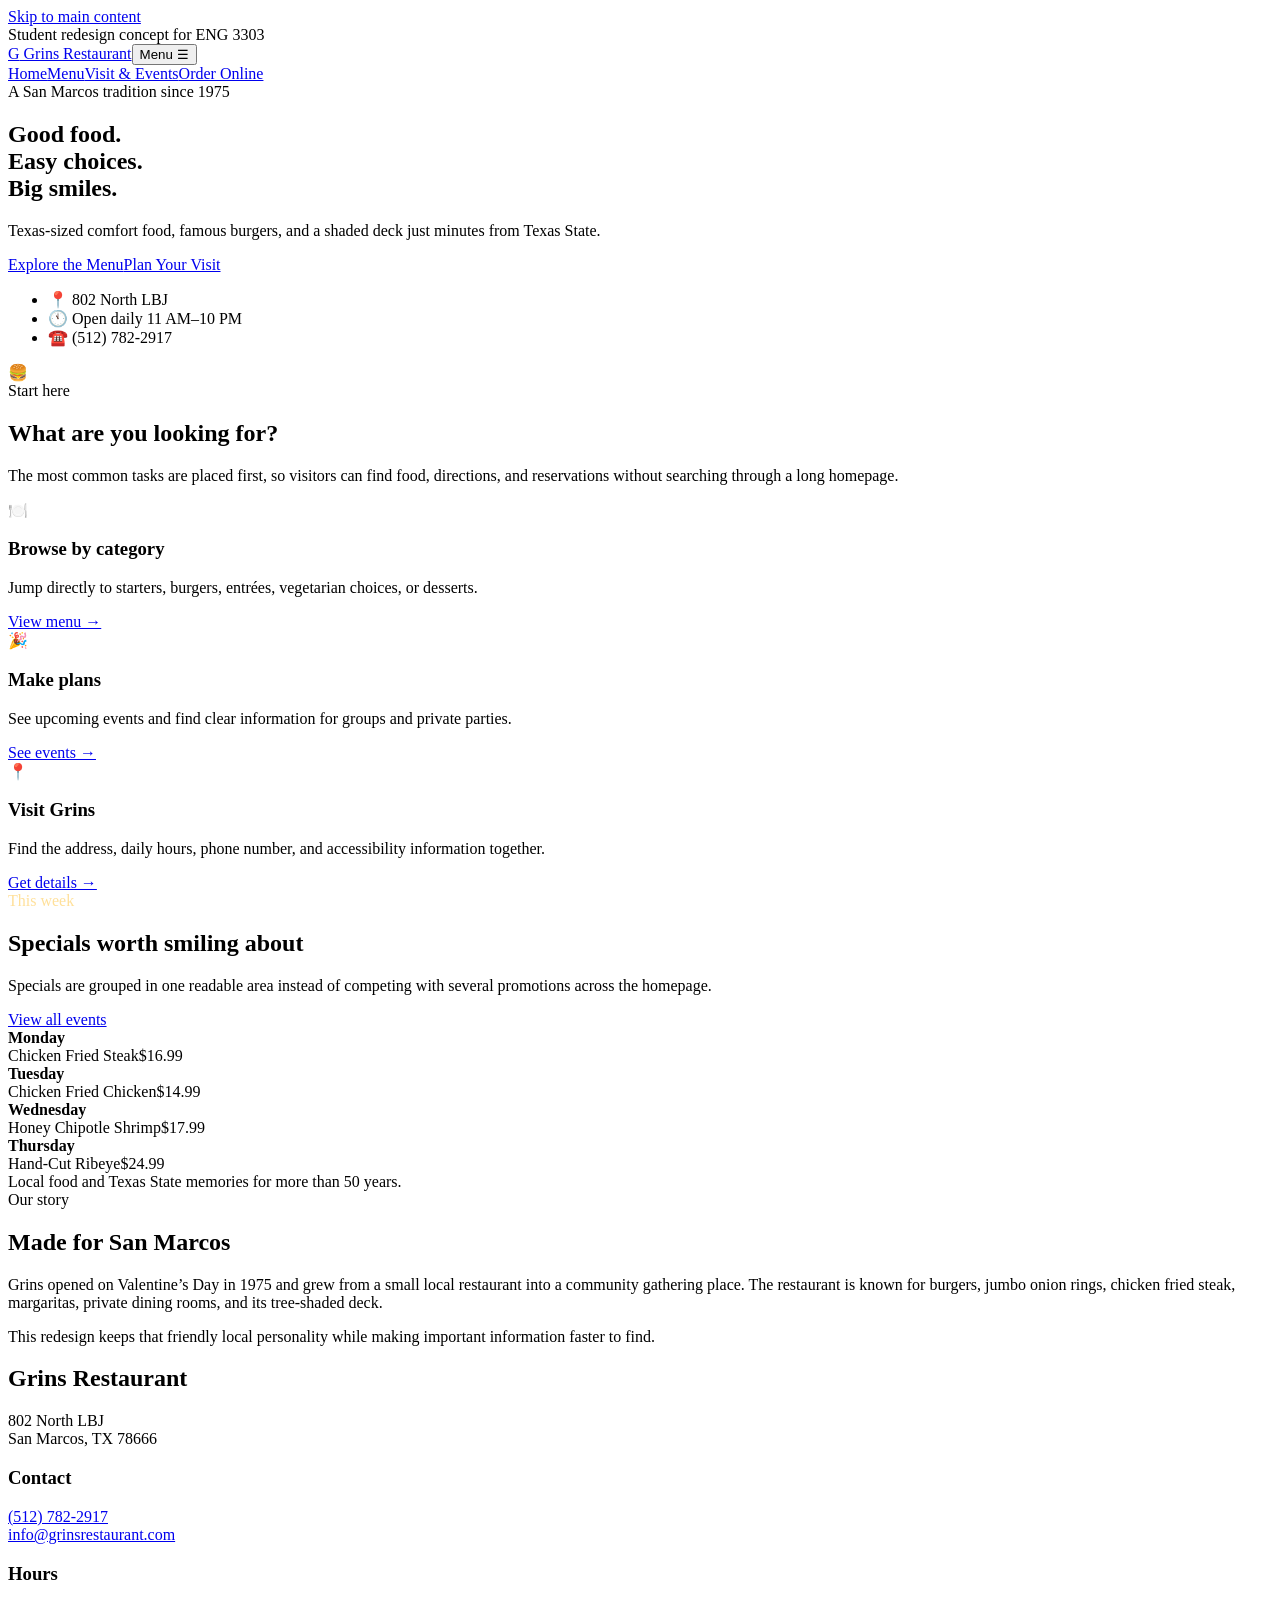
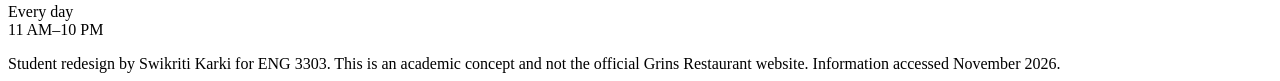
==== index.html @ d2931b28 "Add index.html" ====
<!doctype html><html lang="en"><head><meta charset="utf-8"><meta name="viewport" content="width=device-width,initial-scale=1"><meta name="description" content="Student redesign concept for Grins Restaurant in San Marcos, Texas."><title>Grins Restaurant | Student Redesign</title><link rel="stylesheet" href="styles.css"></head><body>
<a class="skip" href="#main">Skip to main content</a><div class="top-note">Student redesign concept for ENG 3303</div>
<header class="site-header"><nav class="nav" aria-label="Main navigation"><a class="brand" href="index.html"><span class="brand-mark" aria-hidden="true">G</span> Grins Restaurant</a><button class="menu-toggle" aria-expanded="false" aria-controls="navlinks">Menu ☰</button><div class="nav-links" id="navlinks"><a href="index.html" aria-current="page">Home</a><a href="menu.html">Menu</a><a href="visit.html">Visit & Events</a><a class="btn" href="https://www.grinsrestaurant.com/" target="_blank" rel="noopener">Order Online</a></div></nav></header>
<main id="main"><section class="hero"><div class="hero-inner"><div><span class="eyebrow">A San Marcos tradition since 1975</span><h1>Good food.<br>Easy choices.<br>Big smiles.</h1><p>Texas-sized comfort food, famous burgers, and a shaded deck just minutes from Texas State.</p><div class="hero-actions"><a class="btn alt" href="menu.html">Explore the Menu</a><a class="btn ghost" href="visit.html">Plan Your Visit</a></div><ul class="quick-info"><li>📍 802 North LBJ</li><li>🕚 Open daily 11 AM–10 PM</li><li>☎️ (512) 782-2917</li></ul></div><div class="food-art" role="img" aria-label="Colorful illustration of a burger served on a plate"><div class="plate"><span class="burger" aria-hidden="true">🍔</span></div></div></div></section>
<section class="section"><span class="eyebrow">Start here</span><h2>What are you looking for?</h2><p class="section-intro">The most common tasks are placed first, so visitors can find food, directions, and reservations without searching through a long homepage.</p><div class="cards"><article class="card"><div class="icon" aria-hidden="true">🍽️</div><h3>Browse by category</h3><p>Jump directly to starters, burgers, entrées, vegetarian choices, or desserts.</p><a href="menu.html">View menu →</a></article><article class="card"><div class="icon" aria-hidden="true">🎉</div><h3>Make plans</h3><p>See upcoming events and find clear information for groups and private parties.</p><a href="visit.html#events">See events →</a></article><article class="card"><div class="icon" aria-hidden="true">📍</div><h3>Visit Grins</h3><p>Find the address, daily hours, phone number, and accessibility information together.</p><a href="visit.html">Get details →</a></article></div></section>
<section class="band"><div class="section"><div><span class="eyebrow" style="color:#ffe09a">This week</span><h2>Specials worth smiling about</h2><p>Specials are grouped in one readable area instead of competing with several promotions across the homepage.</p><a class="btn alt" href="visit.html#events">View all events</a></div><div class="special-list"><div class="special"><span><strong>Monday</strong><br>Chicken Fried Steak</span><span>$16.99</span></div><div class="special"><span><strong>Tuesday</strong><br>Chicken Fried Chicken</span><span>$14.99</span></div><div class="special"><span><strong>Wednesday</strong><br>Honey Chipotle Shrimp</span><span>$17.99</span></div><div class="special"><span><strong>Thursday</strong><br>Hand-Cut Ribeye</span><span>$24.99</span></div></div></div></section>
<section class="section history"><div class="history-art"><span>Local food and Texas State memories for more than 50 years.</span></div><div><span class="eyebrow">Our story</span><h2>Made for San Marcos</h2><p>Grins opened on Valentine’s Day in 1975 and grew from a small local restaurant into a community gathering place. The restaurant is known for burgers, jumbo onion rings, chicken fried steak, margaritas, private dining rooms, and its tree-shaded deck.</p><p>This redesign keeps that friendly local personality while making important information faster to find.</p></div></section></main>
<footer class="footer"><div class="footer-inner"><div><h2>Grins Restaurant</h2><p>802 North LBJ<br>San Marcos, TX 78666</p></div><div><h3>Contact</h3><p><a href="tel:+15127822917">(512) 782-2917</a><br><a href="mailto:info@grinsrestaurant.com">info@grinsrestaurant.com</a></p></div><div><h3>Hours</h3><p>Every day<br>11 AM–10 PM</p></div></div><div class="footer-note">Student redesign by Swikriti Karki for ENG 3303. This is an academic concept and not the official Grins Restaurant website. Information accessed November 2026.</div></footer><script src="script.js"></script></body></html>
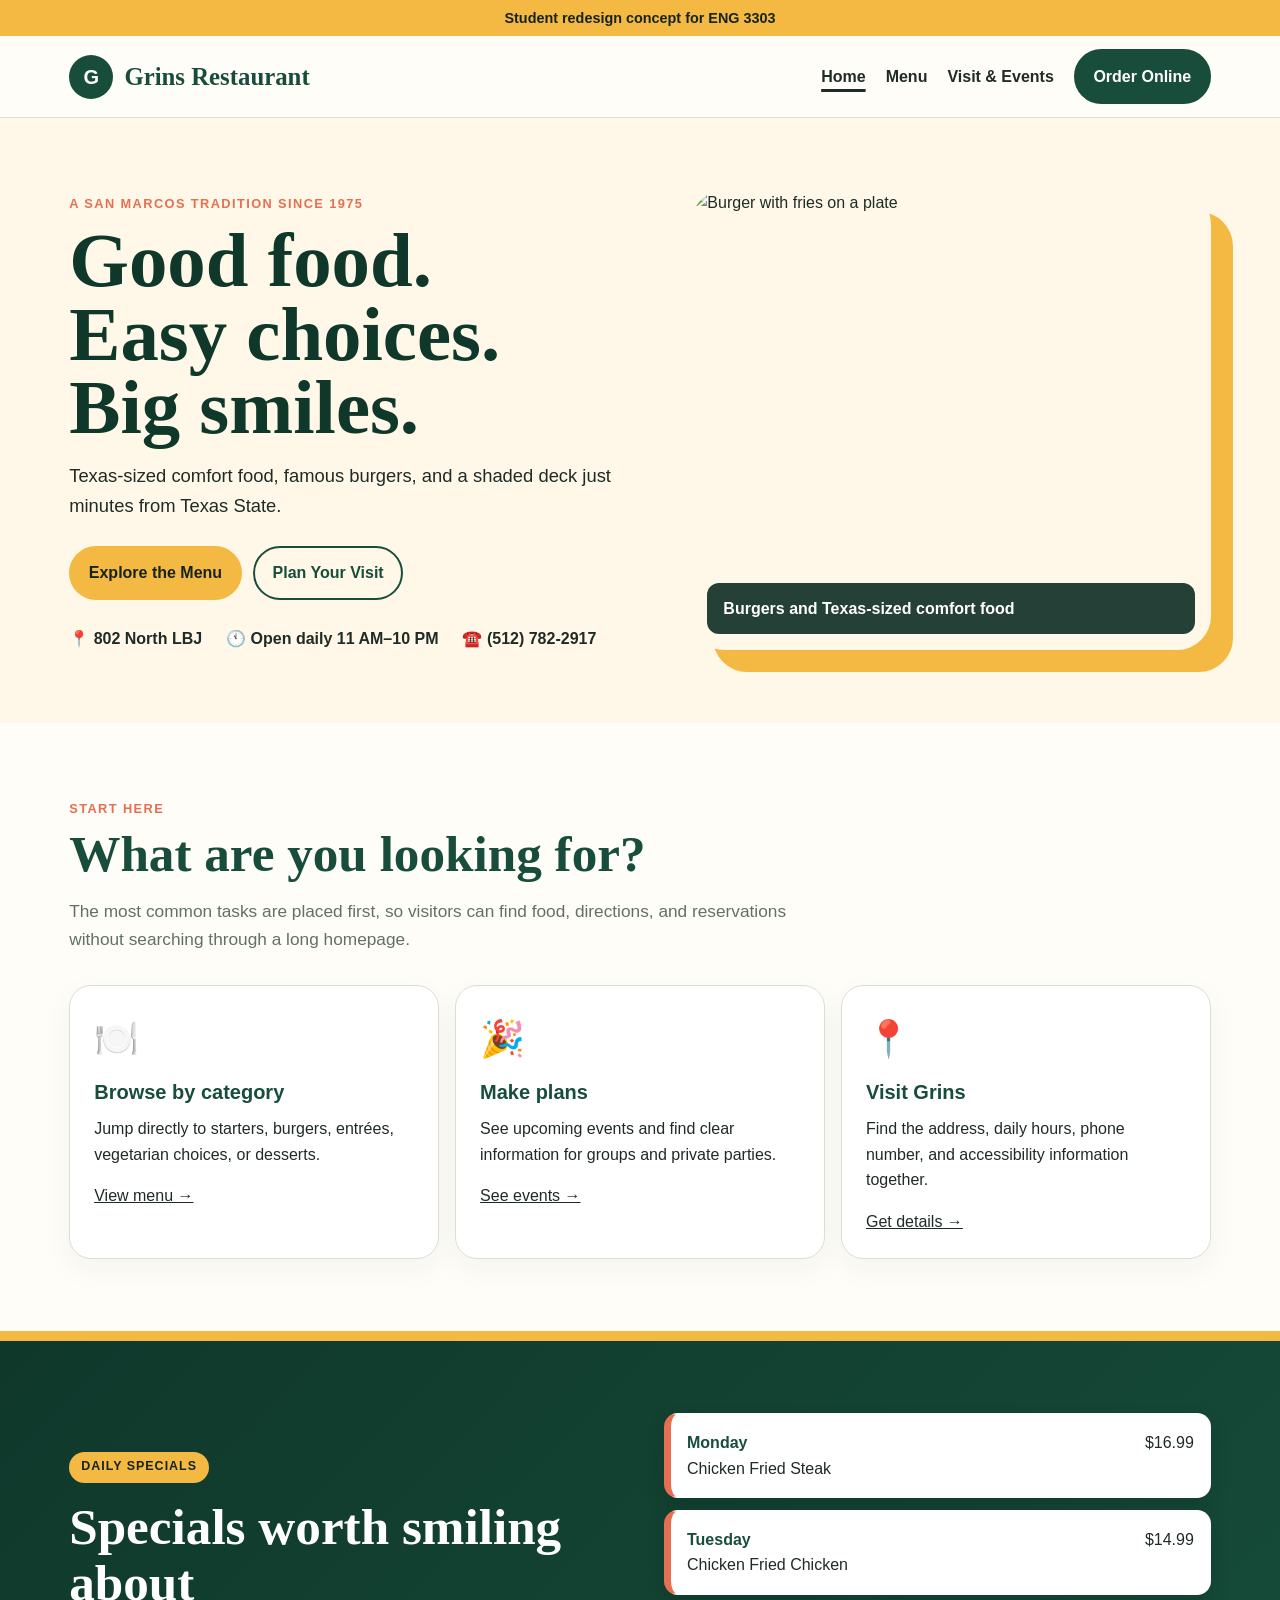
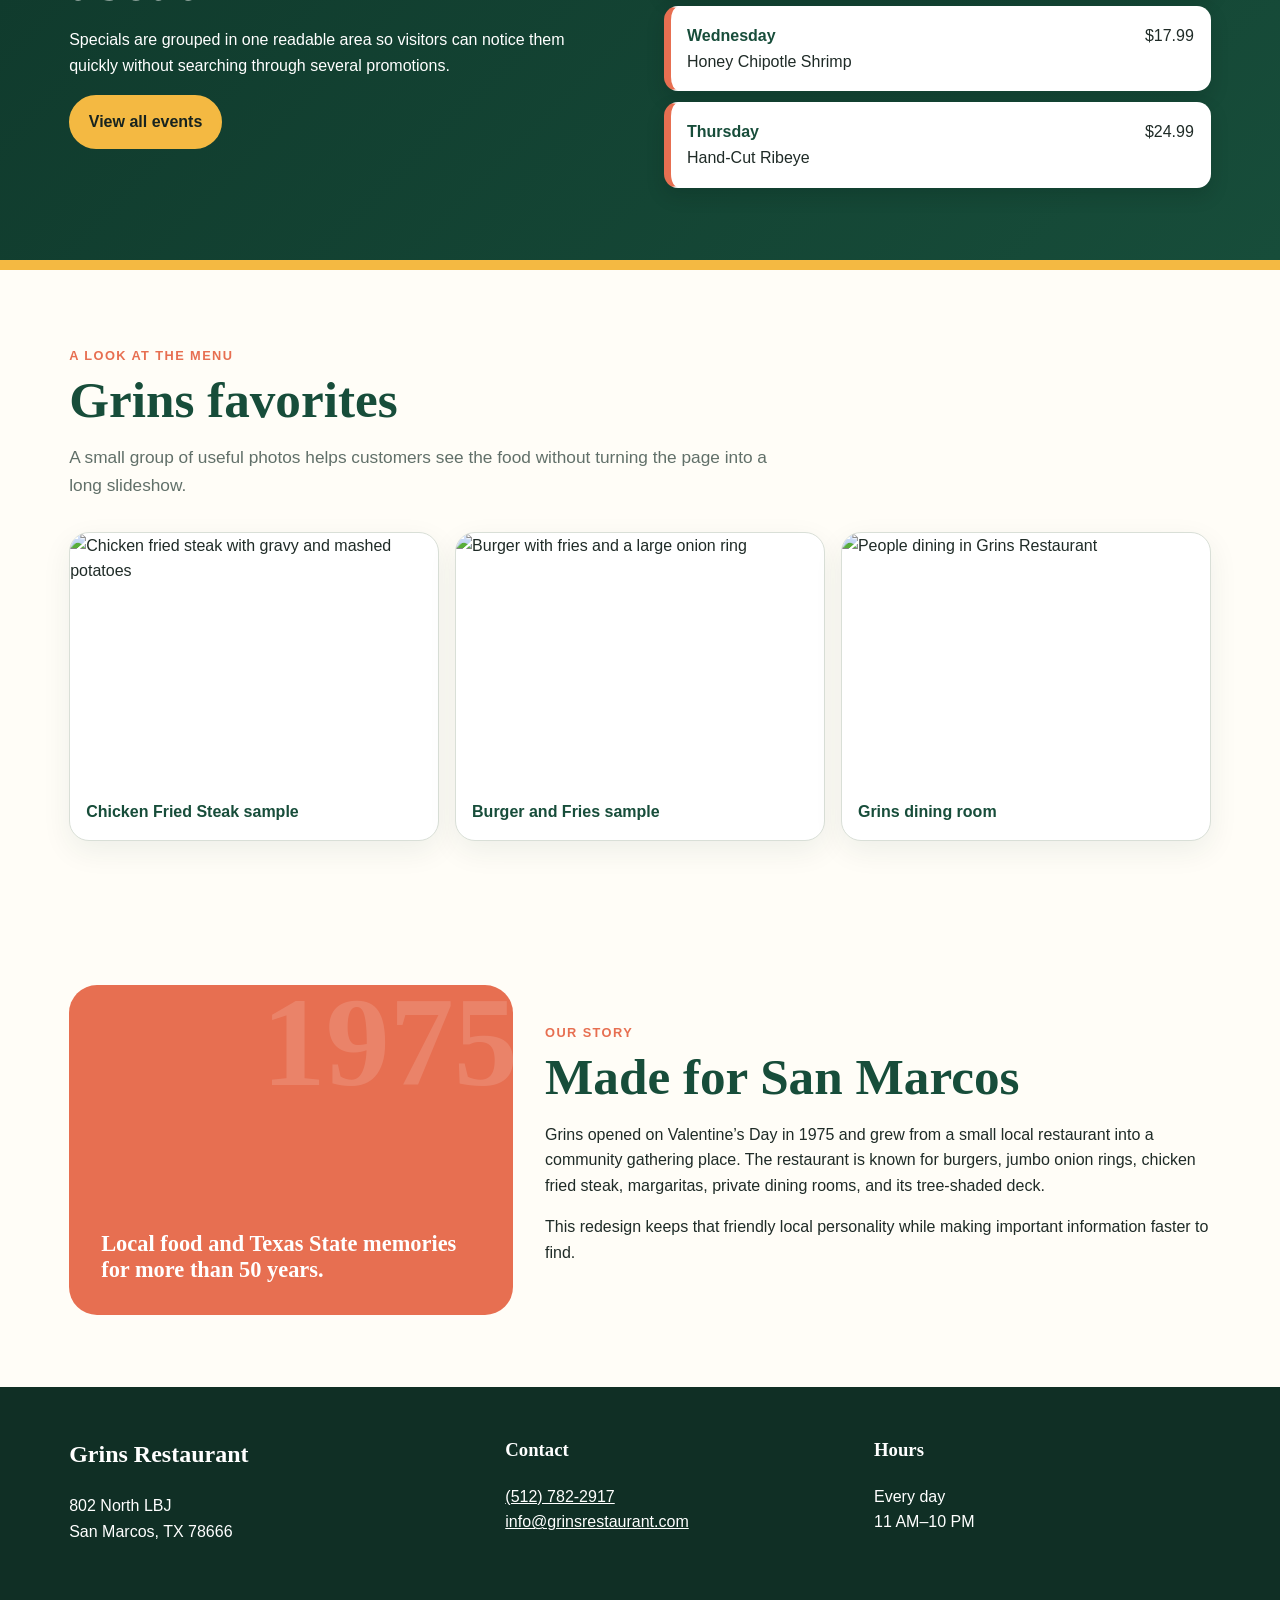
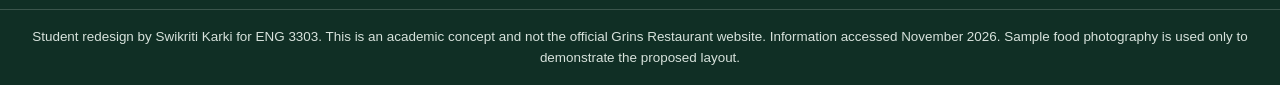
==== commit e58310b5: "Update final redesign after peer review" ====
--- a/index.html
+++ b/index.html
@@ -1,8 +1,9 @@
 <!doctype html><html lang="en"><head><meta charset="utf-8"><meta name="viewport" content="width=device-width,initial-scale=1"><meta name="description" content="Student redesign concept for Grins Restaurant in San Marcos, Texas."><title>Grins Restaurant | Student Redesign</title><link rel="stylesheet" href="styles.css"></head><body>
 <a class="skip" href="#main">Skip to main content</a><div class="top-note">Student redesign concept for ENG 3303</div>
 <header class="site-header"><nav class="nav" aria-label="Main navigation"><a class="brand" href="index.html"><span class="brand-mark" aria-hidden="true">G</span> Grins Restaurant</a><button class="menu-toggle" aria-expanded="false" aria-controls="navlinks">Menu ☰</button><div class="nav-links" id="navlinks"><a href="index.html" aria-current="page">Home</a><a href="menu.html">Menu</a><a href="visit.html">Visit & Events</a><a class="btn" href="https://www.grinsrestaurant.com/" target="_blank" rel="noopener">Order Online</a></div></nav></header>
-<main id="main"><section class="hero"><div class="hero-inner"><div><span class="eyebrow">A San Marcos tradition since 1975</span><h1>Good food.<br>Easy choices.<br>Big smiles.</h1><p>Texas-sized comfort food, famous burgers, and a shaded deck just minutes from Texas State.</p><div class="hero-actions"><a class="btn alt" href="menu.html">Explore the Menu</a><a class="btn ghost" href="visit.html">Plan Your Visit</a></div><ul class="quick-info"><li>📍 802 North LBJ</li><li>🕚 Open daily 11 AM–10 PM</li><li>☎️ (512) 782-2917</li></ul></div><div class="food-art" role="img" aria-label="Colorful illustration of a burger served on a plate"><div class="plate"><span class="burger" aria-hidden="true">🍔</span></div></div></div></section>
+<main id="main"><section class="hero"><div class="hero-inner"><div><span class="eyebrow">A San Marcos tradition since 1975</span><h1>Good food.<br>Easy choices.<br>Big smiles.</h1><p>Texas-sized comfort food, famous burgers, and a shaded deck just minutes from Texas State.</p><div class="hero-actions"><a class="btn alt" href="menu.html">Explore the Menu</a><a class="btn ghost" href="visit.html">Plan Your Visit</a></div><ul class="quick-info"><li>📍 802 North LBJ</li><li>🕚 Open daily 11 AM–10 PM</li><li>☎️ (512) 782-2917</li></ul></div><figure class="hero-photo"><img src="https://images.unsplash.com/photo-1550949875-181c4577566b?auto=format&fit=crop&q=82&w=1600" alt="Burger with fries on a plate" fetchpriority="high"><figcaption>Burgers and Texas-sized comfort food</figcaption></figure></div></section>
 <section class="section"><span class="eyebrow">Start here</span><h2>What are you looking for?</h2><p class="section-intro">The most common tasks are placed first, so visitors can find food, directions, and reservations without searching through a long homepage.</p><div class="cards"><article class="card"><div class="icon" aria-hidden="true">🍽️</div><h3>Browse by category</h3><p>Jump directly to starters, burgers, entrées, vegetarian choices, or desserts.</p><a href="menu.html">View menu →</a></article><article class="card"><div class="icon" aria-hidden="true">🎉</div><h3>Make plans</h3><p>See upcoming events and find clear information for groups and private parties.</p><a href="visit.html#events">See events →</a></article><article class="card"><div class="icon" aria-hidden="true">📍</div><h3>Visit Grins</h3><p>Find the address, daily hours, phone number, and accessibility information together.</p><a href="visit.html">Get details →</a></article></div></section>
-<section class="band"><div class="section"><div><span class="eyebrow" style="color:#ffe09a">This week</span><h2>Specials worth smiling about</h2><p>Specials are grouped in one readable area instead of competing with several promotions across the homepage.</p><a class="btn alt" href="visit.html#events">View all events</a></div><div class="special-list"><div class="special"><span><strong>Monday</strong><br>Chicken Fried Steak</span><span>$16.99</span></div><div class="special"><span><strong>Tuesday</strong><br>Chicken Fried Chicken</span><span>$14.99</span></div><div class="special"><span><strong>Wednesday</strong><br>Honey Chipotle Shrimp</span><span>$17.99</span></div><div class="special"><span><strong>Thursday</strong><br>Hand-Cut Ribeye</span><span>$24.99</span></div></div></div></section>
+<section class="band specials-band"><div class="section"><div><span class="specials-badge">Daily specials</span><h2>Specials worth smiling about</h2><p>Specials are grouped in one readable area so visitors can notice them quickly without searching through several promotions.</p><a class="btn alt" href="visit.html#events">View all events</a></div><div class="special-list"><div class="special"><span><strong>Monday</strong><br>Chicken Fried Steak</span><span>$16.99</span></div><div class="special"><span><strong>Tuesday</strong><br>Chicken Fried Chicken</span><span>$14.99</span></div><div class="special"><span><strong>Wednesday</strong><br>Honey Chipotle Shrimp</span><span>$17.99</span></div><div class="special"><span><strong>Thursday</strong><br>Hand-Cut Ribeye</span><span>$24.99</span></div></div></div></section>
+<section class="section food-gallery"><span class="eyebrow">A look at the menu</span><h2>Grins favorites</h2><p class="section-intro">A small group of useful photos helps customers see the food without turning the page into a long slideshow.</p><div class="photo-grid"><figure><img src="https://static.spotapps.co/spots/8b/108c0e6e6f499699d4ed6dbb60632a/full" alt="Chicken fried steak with gravy and mashed potatoes" loading="lazy"><figcaption>Chicken Fried Steak sample</figcaption></figure><figure><img src="https://images.unsplash.com/photo-1550949875-181c4577566b?auto=format&fit=crop&q=82&w=1600" alt="Burger with fries and a large onion ring" loading="lazy"><figcaption>Burger and Fries sample</figcaption></figure><figure><img src="https://cdn.spotapps.co/spothopper/image/fetch/f_auto,q_auto:best,c_fit,h_1200/http://static.spotapps.co/spots/21/29918db5cc4d9796defecc1ff7d81a/:original" alt="People dining in Grins Restaurant" loading="lazy"><figcaption>Grins dining room</figcaption></figure></div></section>
 <section class="section history"><div class="history-art"><span>Local food and Texas State memories for more than 50 years.</span></div><div><span class="eyebrow">Our story</span><h2>Made for San Marcos</h2><p>Grins opened on Valentine’s Day in 1975 and grew from a small local restaurant into a community gathering place. The restaurant is known for burgers, jumbo onion rings, chicken fried steak, margaritas, private dining rooms, and its tree-shaded deck.</p><p>This redesign keeps that friendly local personality while making important information faster to find.</p></div></section></main>
-<footer class="footer"><div class="footer-inner"><div><h2>Grins Restaurant</h2><p>802 North LBJ<br>San Marcos, TX 78666</p></div><div><h3>Contact</h3><p><a href="tel:+15127822917">(512) 782-2917</a><br><a href="mailto:info@grinsrestaurant.com">info@grinsrestaurant.com</a></p></div><div><h3>Hours</h3><p>Every day<br>11 AM–10 PM</p></div></div><div class="footer-note">Student redesign by Swikriti Karki for ENG 3303. This is an academic concept and not the official Grins Restaurant website. Information accessed November 2026.</div></footer><script src="script.js"></script></body></html>
+<footer class="footer"><div class="footer-inner"><div><h2>Grins Restaurant</h2><p>802 North LBJ<br>San Marcos, TX 78666</p></div><div><h3>Contact</h3><p><a href="tel:+15127822917">(512) 782-2917</a><br><a href="mailto:info@grinsrestaurant.com">info@grinsrestaurant.com</a></p></div><div><h3>Hours</h3><p>Every day<br>11 AM–10 PM</p></div></div><div class="footer-note">Student redesign by Swikriti Karki for ENG 3303. This is an academic concept and not the official Grins Restaurant website. Information accessed November 2026. Sample food photography is used only to demonstrate the proposed layout.</div></footer><script src="script.js"></script></body></html>
--- a/styles.css
+++ b/styles.css
@@ -0,0 +1,23 @@
+:root{--pine:#174d3a;--pine2:#0f382b;--cream:#fff8e8;--paper:#fffdf7;--gold:#f4b942;--coral:#e76f51;--ink:#1f2b27;--muted:#617069;--line:#d9dfd7;--white:#fff;--focus:#135fd1}
+*{box-sizing:border-box}html{scroll-behavior:smooth}body{margin:0;background:var(--paper);color:var(--ink);font-family:Arial,Helvetica,sans-serif;line-height:1.55}a{color:inherit}.skip{position:absolute;left:-9999px;top:8px;background:#fff;color:#000;padding:.7rem 1rem;z-index:100}.skip:focus{left:8px}.top-note{background:var(--gold);color:#17231f;text-align:center;padding:.42rem 1rem;font-weight:700;font-size:.9rem}.site-header{position:sticky;top:0;z-index:20;background:rgba(255,253,247,.97);border-bottom:1px solid var(--line);backdrop-filter:blur(10px)}.nav{max-width:1180px;margin:auto;min-height:76px;padding:.8rem 1.2rem;display:flex;align-items:center;justify-content:space-between;gap:1rem}.brand{text-decoration:none;display:flex;align-items:center;gap:.7rem;font-family:Georgia,serif;font-weight:800;font-size:1.55rem;color:var(--pine)}.brand-mark{display:grid;place-items:center;background:var(--pine);color:#fff;border-radius:50%;width:44px;height:44px;font-family:Arial,sans-serif;font-size:1.25rem}.nav-links{display:flex;align-items:center;gap:1.25rem}.nav-links a{text-decoration:none;font-weight:700}.nav-links a[aria-current=page],.nav-links a:hover{text-decoration:underline;text-decoration-thickness:3px;text-underline-offset:7px}.btn{display:inline-flex;align-items:center;justify-content:center;gap:.35rem;padding:.78rem 1.1rem;border-radius:999px;background:var(--pine);color:#fff;text-decoration:none;font-weight:800;border:2px solid var(--pine);cursor:pointer}.btn:hover{background:var(--pine2)}.btn.alt{background:var(--gold);border-color:var(--gold);color:#17231f}.btn.ghost{background:transparent;color:var(--pine)}button:focus-visible,a:focus-visible,input:focus-visible{outline:4px solid var(--focus);outline-offset:3px}.menu-toggle{display:none;border:2px solid var(--pine);background:#fff;border-radius:10px;padding:.6rem;font-weight:800}.hero{background:var(--cream);overflow:hidden}.hero-inner{max-width:1180px;margin:auto;display:grid;grid-template-columns:1.05fr .95fr;align-items:center;gap:3rem;padding:4.5rem 1.2rem}.eyebrow{display:inline-block;color:var(--coral);font-weight:900;text-transform:uppercase;letter-spacing:.11em;font-size:.8rem}.hero h1,.page-hero h1{font-family:Georgia,serif;color:var(--pine2);font-size:clamp(2.7rem,6vw,5.4rem);line-height:.96;margin:.55rem 0 1rem}.hero p{max-width:620px;font-size:1.15rem}.hero-actions{display:flex;flex-wrap:wrap;gap:.7rem;margin:1.6rem 0}.quick-info{display:flex;flex-wrap:wrap;gap:.75rem 1.5rem;padding:0;margin:1.5rem 0 0;list-style:none;font-weight:700}.food-art{position:relative;min-height:460px;background:var(--pine);border-radius:42% 58% 34% 66% / 48% 32% 68% 52%;box-shadow:22px 22px 0 var(--gold);display:grid;place-items:center}.plate{width:310px;height:310px;border-radius:50%;background:#fff;border:20px solid #e8e4d9;display:grid;place-items:center;transform:rotate(-8deg);box-shadow:0 20px 40px #09231a80}.burger{font-size:9rem;filter:drop-shadow(0 12px 5px #0003)}.section{max-width:1180px;margin:auto;padding:4.5rem 1.2rem}.section h2{font-family:Georgia,serif;color:var(--pine);font-size:clamp(2rem,4vw,3.2rem);line-height:1.1;margin:.3rem 0 1rem}.section-intro{max-width:720px;color:var(--muted);font-size:1.08rem}.cards{display:grid;grid-template-columns:repeat(3,1fr);gap:1rem;margin-top:2rem}.card{background:#fff;border:1px solid var(--line);border-radius:22px;padding:1.5rem;box-shadow:0 10px 30px #1434270c}.card .icon{font-size:2.25rem}.card h3{margin:.5rem 0;color:var(--pine);font-size:1.25rem}.band{background:var(--pine);color:#fff}.band .section{display:grid;grid-template-columns:1fr 1fr;gap:3rem;align-items:center}.band h2{color:#fff}.special-list{display:grid;gap:.7rem}.special{display:flex;justify-content:space-between;gap:1rem;padding:1rem;border-radius:14px;background:#ffffff12;border:1px solid #ffffff30}.special strong{color:#ffe29b}.history{display:grid;grid-template-columns:.8fr 1.2fr;gap:2rem;align-items:center}.history-art{background:var(--coral);color:#fff;min-height:330px;border-radius:28px;padding:2rem;display:flex;flex-direction:column;justify-content:flex-end;position:relative;overflow:hidden}.history-art:before{content:'1975';position:absolute;top:-1rem;right:-.3rem;font:900 8rem Georgia,serif;color:#ffffff24}.history-art span{font:700 1.4rem Georgia,serif}.page-hero{background:var(--cream);padding:4rem 1.2rem}.page-hero>div{max-width:1180px;margin:auto}.page-hero h1{font-size:clamp(2.7rem,6vw,4.8rem)}.page-hero p{max-width:700px;font-size:1.12rem}.filters{display:flex;flex-wrap:wrap;gap:.6rem;margin:1.7rem 0}.filter{border:2px solid var(--pine);background:#fff;color:var(--pine);border-radius:999px;padding:.65rem 1rem;font-weight:800;cursor:pointer}.filter.active,.filter:hover{background:var(--pine);color:#fff}.menu-grid{display:grid;grid-template-columns:repeat(2,1fr);gap:1rem}.menu-category{background:#fff;border:1px solid var(--line);border-radius:22px;padding:1.5rem}.menu-category h2{font-family:Georgia,serif;color:var(--pine);margin-top:0}.menu-item{padding:1rem 0;border-top:1px dashed #bcc7c0}.menu-item:first-of-type{border-top:0}.item-line{display:flex;justify-content:space-between;gap:1rem;font-weight:800}.item-line span:last-child{white-space:nowrap;color:var(--pine)}.menu-item p{margin:.3rem 0;color:var(--muted);font-size:.95rem}.tag{display:inline-block;background:#e7f4ee;color:#15503b;border-radius:999px;padding:.15rem .5rem;margin:.25rem .2rem 0 0;font-size:.75rem;font-weight:800}.tag.gf{background:#fff0cf;color:#704d00}.legend{background:#f3f7f4;padding:1rem 1.2rem;border-radius:14px;margin-bottom:1.5rem}.two-col{display:grid;grid-template-columns:1fr 1fr;gap:1.2rem}.info-panel{border-radius:22px;padding:1.7rem;background:#fff;border:1px solid var(--line)}.info-panel h2{font-family:Georgia,serif;color:var(--pine);margin-top:0}.event{display:grid;grid-template-columns:82px 1fr;gap:1rem;padding:1.1rem 0;border-top:1px solid var(--line)}.event-date{background:var(--gold);border-radius:14px;text-align:center;padding:.65rem .3rem;font-weight:900}.map{min-height:310px;border-radius:22px;background:linear-gradient(135deg,#dcebdc,#f7e7ae);position:relative;display:grid;place-items:center;overflow:hidden}.map:before,.map:after{content:'';position:absolute;width:120%;height:18px;background:#fff8;transform:rotate(25deg)}.map:after{transform:rotate(-35deg)}.pin{position:relative;z-index:2;background:var(--coral);color:#fff;border-radius:50% 50% 50% 0;width:70px;height:70px;transform:rotate(-45deg);display:grid;place-items:center;box-shadow:0 8px 20px #0003}.pin span{transform:rotate(45deg);font-size:1.5rem}.access-box{margin-top:1.2rem;background:#eef5f1;border-left:6px solid var(--pine);padding:1rem 1.2rem}.footer{background:#102f25;color:#fff}.footer-inner{max-width:1180px;margin:auto;padding:3rem 1.2rem;display:grid;grid-template-columns:1.2fr 1fr 1fr;gap:2rem}.footer h2,.footer h3{font-family:Georgia,serif}.footer a{color:#fff}.footer-note{border-top:1px solid #ffffff2e;text-align:center;padding:1rem;font-size:.84rem;color:#d7e2dc}.small{font-size:.9rem;color:var(--muted)}
+@media(max-width:800px){.menu-toggle{display:block}.nav-links{display:none;position:absolute;top:76px;left:0;right:0;background:#fff;padding:1.2rem;flex-direction:column;align-items:stretch;border-bottom:1px solid var(--line)}.nav-links.open{display:flex}.hero-inner,.band .section,.history,.two-col{grid-template-columns:1fr}.hero-inner{padding-top:3rem}.food-art{min-height:340px}.plate{width:240px;height:240px}.burger{font-size:7rem}.cards,.menu-grid{grid-template-columns:1fr}.footer-inner{grid-template-columns:1fr}.band .section{gap:1.5rem}}
+@media(prefers-reduced-motion:reduce){html{scroll-behavior:auto}*,*:before,*:after{animation:none!important;transition:none!important}}
+
+/* Peer review revisions */
+body{line-height:1.6}h1,h2,h3,p{margin-top:0}
+.hero-photo{margin:0;position:relative;min-height:460px;border-radius:34px;overflow:hidden;box-shadow:22px 22px 0 var(--gold)}
+.hero-photo img{width:100%;height:460px;object-fit:cover;display:block}
+.hero-photo figcaption{position:absolute;left:1rem;right:1rem;bottom:1rem;background:#102f25e8;color:#fff;padding:.8rem 1rem;border-radius:12px;font-weight:800}
+.specials-band{border-top:10px solid var(--gold);border-bottom:10px solid var(--gold);background:linear-gradient(135deg,var(--pine2),var(--pine))}
+.specials-badge{display:inline-block;background:var(--gold);color:#17231f;border-radius:999px;padding:.35rem .75rem;margin-bottom:.7rem;font-weight:900;text-transform:uppercase;letter-spacing:.08em;font-size:.78rem}
+.special{background:#fff;color:var(--ink);border-left:7px solid var(--coral);box-shadow:0 8px 18px #071a142b}
+.special strong{color:var(--pine)}
+.photo-grid{display:grid;grid-template-columns:repeat(3,1fr);gap:1rem;margin-top:2rem}
+.photo-grid figure{margin:0;background:#fff;border:1px solid var(--line);border-radius:20px;overflow:hidden;box-shadow:0 10px 30px #14342712}
+.photo-grid img{width:100%;height:250px;object-fit:cover;display:block}
+.photo-grid figcaption{padding:1rem;font-weight:800;color:var(--pine)}
+.menu-photo-strip{display:grid;grid-template-columns:320px 1fr;gap:1.5rem;align-items:center;background:var(--cream);border-radius:22px;overflow:hidden;margin-bottom:1.5rem}
+.menu-photo-strip img{width:100%;height:230px;object-fit:cover;display:block}
+.menu-photo-strip>div{padding:1.5rem}.menu-photo-strip h2{margin:.25rem 0 .6rem}
+.daily-special-card{background:#fff6dc;border:3px solid var(--gold)}
+@media(max-width:800px){.hero-photo{min-height:320px;box-shadow:12px 12px 0 var(--gold)}.hero-photo img{height:320px}.photo-grid,.menu-photo-strip{grid-template-columns:1fr}.photo-grid img{height:230px}.menu-photo-strip img{height:220px}}
